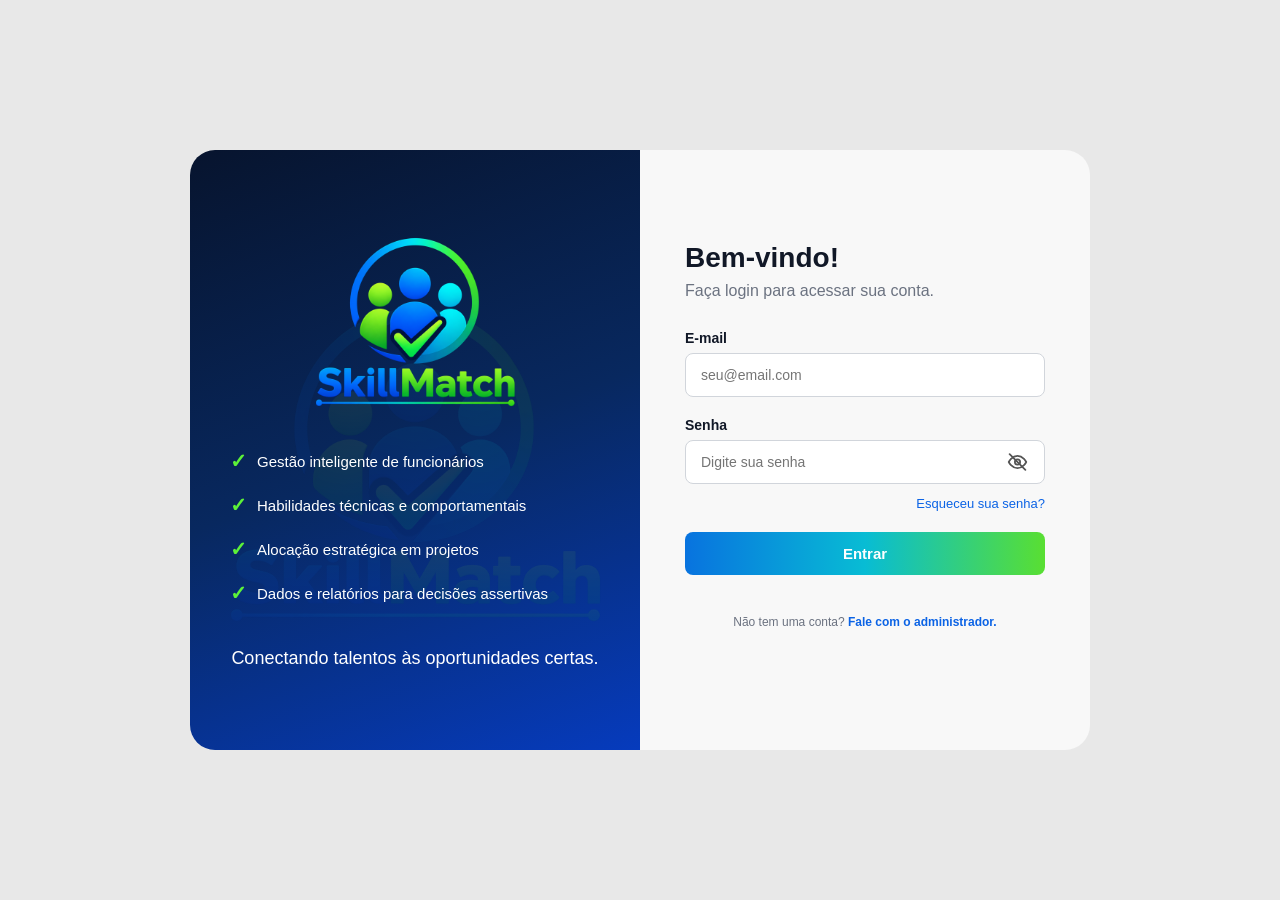
==== finalproj/frontend/index.html @ e2d19c10 "Primeiro commit" ====
<!DOCTYPE html>
<html lang="pt-BR">

<head>
    <meta charset="UTF-8">
    <meta name="viewport" content="width=device-width, initial-scale=1.0">

    <title>Login - SkillMatch</title>

    <link rel="stylesheet" href="css/style.css">
    <link rel="stylesheet" href="css/login.css">
</head>

<body>

    <main class="login-container">

        <!-- Área de apresentação -->
        <section class="login-apresentacao">

            <!-- Logo principal -->
            <div class="logo">
                <img src="logo-skillmatch.png" alt="Logo SkillMatch">
            </div>

            <!-- Benefícios -->
            <div class="beneficios">

                <div class="beneficio">
                    <span>✓</span>
                    <p>Gestão inteligente de funcionários</p>
                </div>

                <div class="beneficio">
                    <span>✓</span>
                    <p>Habilidades técnicas e comportamentais</p>
                </div>

                <div class="beneficio">
                    <span>✓</span>
                    <p>Alocação estratégica em projetos</p>
                </div>

                <div class="beneficio">
                    <span>✓</span>
                    <p>Dados e relatórios para decisões assertivas</p>
                </div>

            </div>

            <!-- Slogan -->
            <p class="slogan">
                Conectando talentos às oportunidades certas.
            </p>

        </section>


        <!-- Área do formulário -->
        <section class="login-formulario">

            <h2>Bem-vindo!</h2>

            <p>
                Faça login para acessar sua conta.
            </p>

            <form id="form-login">

                <!-- E-mail -->
                <div class="campo">

                    <label for="email">
                        E-mail
                    </label>

                    <input
                        type="email"
                        id="email"
                        name="email"
                        placeholder="seu@email.com"
                        required
                    >

                </div>


                <!-- Senha -->
                <div class="campo">

                    <label for="senha">
                        Senha
                    </label>

                    <div class="campo-senha">

                        <input
                            type="password"
                            id="senha"
                            name="senha"
                            placeholder="Digite sua senha"
                            required
                        >

                        <button
                            type="button"
                            class="mostrar-senha"
                            id="mostrar-senha"
                            aria-label="Mostrar senha"
                        >

                            <svg
                                class="icone-olho"
                                viewBox="0 0 24 24"
                                aria-hidden="true"
                            >
                                <path
                                    d="M2 12s3.5-7 10-7 10 7 10 7-3.5 7-10 7S2 12 2 12Z"
                                />

                                <circle
                                    cx="12"
                                    cy="12"
                                    r="3"
                                />

                                <line
                                    id="risco-olho"
                                    x1="3"
                                    y1="3"
                                    x2="21"
                                    y2="21"
                                />
                            </svg>

                        </button>

                    </div>

                </div>


                <!-- Recuperação de senha -->
                <div class="recuperacao">

                    <a href="#">
                        Esqueceu sua senha?
                    </a>

                </div>


                <!-- Botão de login -->
                <button type="submit">
                    Entrar
                </button>


                <!-- Área para mensagens -->
                <div class="mensagem-login" id="mensagem-login">

                    <!--
                        Futuramente serão exibidas aqui
                        mensagens de erro ou sucesso.
                    -->

                </div>

            </form>


            <!-- Contato com administrador -->
            <p class="cadastro">

                Não tem uma conta?

                <a href="#">
                    Fale com o administrador.
                </a>

            </p>

        </section>

    </main>


    <!-- JavaScript -->
    <script src="js/supabase.js"></script>
    <script src="js/script.js"></script>
    <script src="js/login.js"></script>

</body>

</html>
---- finalproj/frontend/css/style.css ----
/* 
   RESET
 */

* {
    margin: 0;
    padding: 0;
    box-sizing: border-box;
}

body {
    font-family: Arial, Helvetica, sans-serif;
    color: #172033;
    background-color: #f3f5f7;
}

a {
    text-decoration: none;
    color: inherit;
}

button,
input,
select,
textarea {
    font-family: inherit;
}


/* 
   ESTRUTURA PRINCIPAL
 */

.app {
    min-height: 100vh;
    display: flex;
}

.conteudo {
    flex: 1;
    min-width: 0;
}


/* 
   SIDEBAR PADRÃO
 */

.sidebar {
    width: 250px;
    height: 100vh;
    min-height: 100vh;

    background-color: #07142e;

    padding: 25px 15px;

    color: white;

    flex-shrink: 0;

    position: sticky;
    top: 0;
}


/* 
   LOGO SIDEBAR
 */

.sidebar-logo {
    display: flex;
    justify-content: center;
    align-items: center;

    margin-bottom: 35px;
}

.sidebar-logo img {
    width: 180px;
    max-width: 100%;
    height: auto;
}


/* 
   MENU LATERAL
 */

.menu-lateral {
    display: flex;
    flex-direction: column;

    gap: 8px;
}

.menu-item {
    display: flex;
    align-items: center;

    gap: 12px;

    padding: 13px 15px;

    border-radius: 8px;

    color: #dbe8f7;

    font-size: 14px;
    font-weight: 500;

    transition: 0.2s;
}

.menu-item:hover {
    background-color: rgba(255, 255, 255, 0.08);

    color: white;
}


/* 
   ITEM ATIVO
 */

.menu-item.ativo {
    background: linear-gradient(
        90deg,
        #1675e8,
        #10b5db
    );

    color: white;

    font-weight: 600;
}


/* 
   ÍCONES SIDEBAR
 */

.menu-icone {
    width: 19px;
    height: 19px;

    flex-shrink: 0;

    fill: none;
    stroke: currentColor;

    stroke-width: 2;
    stroke-linecap: round;
    stroke-linejoin: round;
}


/* 
   TOPO PADRÃO
 */

.topo {
    min-height: 100px;

    background-color: white;

    display: flex;
    align-items: center;
    justify-content: space-between;

    padding: 20px 35px;

    border-bottom: 1px solid #e4e7eb;
}

.titulo-pagina h1 {
    font-size: 26px;

    margin-bottom: 5px;
}

.titulo-pagina p {
    color: #77808f;

    font-size: 14px;
}


/* 
   USUÁRIO NO TOPO
 */

.usuario-topo {
    display: flex;
    align-items: center;

    gap: 10px;
}

.avatar-pequeno {
    width: 42px;
    height: 42px;

    display: flex;
    align-items: center;
    justify-content: center;

    border-radius: 50%;

    background-color: #e6ebf1;

    font-size: 20px;
}

.usuario-topo div:last-child {
    display: flex;
    flex-direction: column;
}

.usuario-topo span {
    color: #77808f;

    font-size: 12px;
}


/* 
   CARD PADRÃO
 */

.cartao {
    padding: 22px;

    background-color: white;

    border: 1px solid #e2e6ea;

    border-radius: 12px;

    box-shadow: 0 2px 8px rgba(0, 0, 0, 0.03);
}


/* 
   RESPONSIVIDADE GLOBAL
 */

@media (max-width: 850px) {

    .sidebar {
        width: 210px;
    }

}
@media (max-width: 650px) {

    .app {
        flex-direction: column;
    }

    .sidebar {
        width: 100%;
        height: auto;
        min-height: auto;

        position: static;

        overflow-y: visible;
    }

    .sidebar-logo img {
        width: 150px;
    }

    .menu-lateral {
        flex-direction: row;
        overflow-x: auto;
    }

    .menu-item {
        white-space: nowrap;
    }

    .topo {
        min-height: auto;
        padding: 20px;
    }

    .usuario-topo {
        display: none;
    }

}
---- finalproj/frontend/css/login.css ----
body {
    min-height: 100vh;
    background-color: #e8e8e8;
}


/* 
   CONTAINER PRINCIPAL
 */

.login-container {
    min-height: 100vh;

    display: flex;
    align-items: center;
    justify-content: center;

    padding: 40px;
}


/* 
   LADO ESQUERDO
 */

.login-apresentacao {
    width: 450px;
    min-height: 600px;

    background: linear-gradient(
        160deg,
        #07142e 0%,
        #08285f 50%,
        #063bbd 100%
    );

    color: white;

    padding: 45px 40px;

    display: flex;
    flex-direction: column;
    justify-content: center;

    border-radius: 25px 0 0 25px;

    position: relative;
    overflow: hidden;
}


/* 
   LOGO DE FUNDO
 */

.login-apresentacao::before {
    content: "";

    position: absolute;

    width: 520px;
    height: 520px;

    top: 52%;
    left: 50%;

    transform: translate(-50%, -50%);

    background-image: url("../logo-skillmatch.png");
    background-size: contain;
    background-repeat: no-repeat;
    background-position: center;

    opacity: 0.07;

    pointer-events: none;
}


/* Mantém o conteúdo acima da logo de fundo */

.login-apresentacao > * {
    position: relative;
    z-index: 1;
}


/* 
   LOGO PRINCIPAL
 */

.login-apresentacao .logo {
    display: flex;
    justify-content: center;
    align-items: center;

    margin-bottom: 35px;
}

.login-apresentacao .logo img {
    width: 280px;
    max-width: 100%;
    height: auto;

    display: block;
}


/* 
   BENEFÍCIOS
 */

.beneficios {
    display: flex;
    flex-direction: column;

    gap: 20px;
}

.beneficio {
    display: flex;
    align-items: center;

    gap: 10px;
}

.beneficio span {
    color: #5df238;

    font-size: 20px;
    font-weight: bold;
}

.beneficio p {
    font-size: 15px;
}


/* 
   SLOGAN
 */

.slogan {
    text-align: center;

    margin-top: 40px;
    margin-bottom: 0;

    font-size: 18px;
    font-weight: 500;
    line-height: 1.5;
}


/* 
   LADO DIREITO
 */

.login-formulario {
    width: 450px;
    min-height: 600px;

    background-color: #f8f8f8;

    padding: 60px 45px;

    display: flex;
    flex-direction: column;
    justify-content: center;

    border-radius: 0 25px 25px 0;
}

.login-formulario h2 {
    font-size: 28px;

    margin-bottom: 8px;

    color: #111827;
}

.login-formulario > p {
    color: #6b7280;

    margin-bottom: 30px;
}


/* 
   CAMPOS
 */

.campo {
    display: flex;
    flex-direction: column;

    margin-bottom: 20px;
}

.campo label {
    margin-bottom: 7px;

    font-size: 14px;
    font-weight: bold;

    color: #111827;
}

.campo input {
    width: 100%;

    padding: 13px 15px;

    border: 1px solid #d1d5db;
    border-radius: 8px;

    background-color: white;

    font-size: 14px;

    outline: none;

    transition: 0.2s;
}

.campo input:focus {
    border-color: #0b7be5;

    box-shadow: 0 0 0 2px rgba(11, 123, 229, 0.1);
}


/* 
   CAMPO DE SENHA
 */

.campo-senha {
    position: relative;
    width: 100%;
}

.campo-senha input {
    width: 100%;

    /* Espaço para o ícone */
    padding-right: 50px;
}


/* 
   BOTÃO MOSTRAR SENHA
 */

.mostrar-senha {
    position: absolute;

    top: 50%;
    right: 12px;

    transform: translateY(-50%);

    display: flex;
    align-items: center;
    justify-content: center;

    padding: 5px;

    border: none;
    background: transparent;

    cursor: pointer;
}

.icone-olho {
    width: 21px;
    height: 21px;

    fill: none;

    stroke: #555;
    stroke-width: 2;
    stroke-linecap: round;
    stroke-linejoin: round;
}

.mostrar-senha:hover .icone-olho {
    stroke: #0b63e5;
}


/* 
   RECUPERAÇÃO DE SENHA
 */

.recuperacao {
    text-align: right;

    margin-top: -10px;
    margin-bottom: 20px;
}

.recuperacao a {
    color: #0b63e5;

    font-size: 13px;

    text-decoration: none;
}

.recuperacao a:hover {
    text-decoration: underline;
}


/* 
   BOTÃO ENTRAR
 */

form > button[type="submit"] {
    width: 100%;

    padding: 13px;

    border: none;
    border-radius: 8px;

    background: linear-gradient(
        90deg,
        #0873df 0%,
        #08bcd4 50%,
        #59df32 100%
    );

    color: white;

    font-size: 15px;
    font-weight: bold;

    cursor: pointer;

    transition: 0.2s;
}

form > button[type="submit"]:hover {
    opacity: 0.9;

    transform: translateY(-1px);
}


/* 
   MENSAGENS
 */

.mensagem-login {
    margin-top: 15px;

    font-size: 13px;
}


/* 
   CONTATO ADMINISTRADOR
 */

.cadastro {
    margin-top: 25px;

    text-align: center;

    font-size: 12px;

    color: #6b7280;
}

.cadastro a {
    color: #0b63e5;

    font-weight: bold;

    text-decoration: none;
}

.cadastro a:hover {
    text-decoration: underline;
}


/* 
   RESPONSIVIDADE
 */

@media (max-width: 900px) {

    .login-container {
        flex-direction: column;

        padding: 20px;
    }

    .login-apresentacao,
    .login-formulario {
        width: 100%;
        max-width: 500px;

        min-height: auto;
    }

    .login-apresentacao {
        border-radius: 25px 25px 0 0;

        padding: 40px 30px;
    }

    .login-formulario {
        border-radius: 0 0 25px 25px;

        padding: 40px 30px;
    }

    .login-apresentacao .logo img {
        width: 220px;
    }

    .login-apresentacao::before {
        width: 400px;
        height: 400px;
    }

    .slogan {
        margin-top: 30px;
    }

}
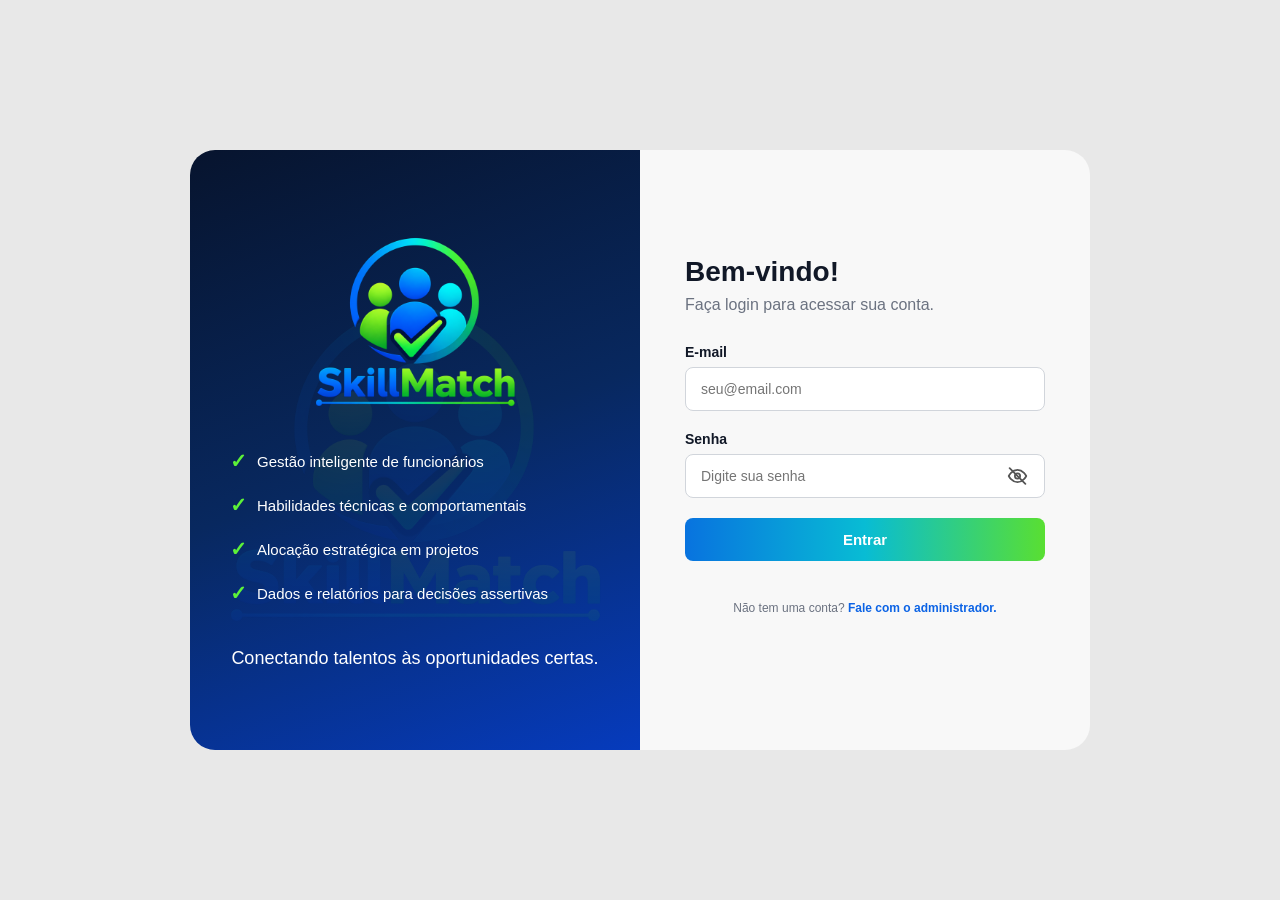
==== commit 8ed79278: "Atualiza index" ====
--- a/finalproj/frontend/index.html
+++ b/finalproj/frontend/index.html
@@ -139,17 +139,6 @@
 
                 </div>
 
-
-                <!-- Recuperação de senha -->
-                <div class="recuperacao">
-
-                    <a href="#">
-                        Esqueceu sua senha?
-                    </a>
-
-                </div>
-
-
                 <!-- Botão de login -->
                 <button type="submit">
                     Entrar
